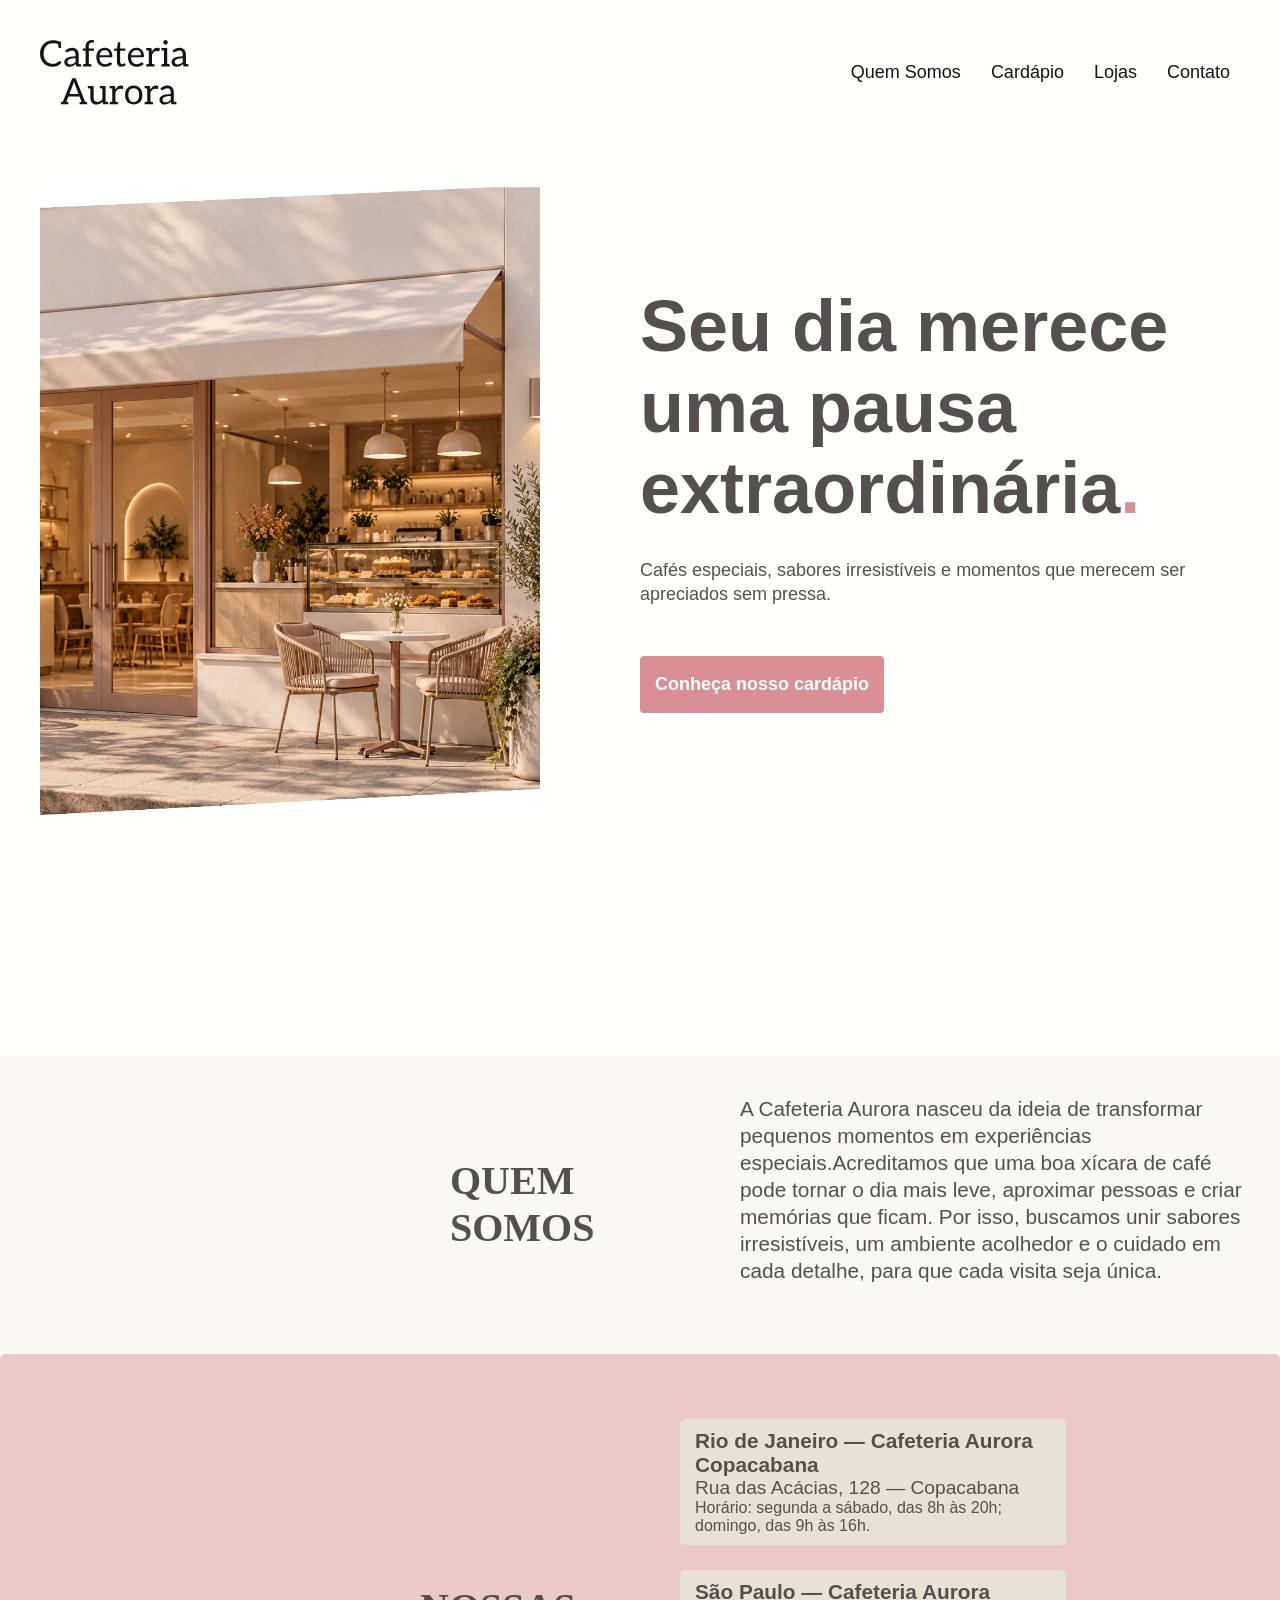
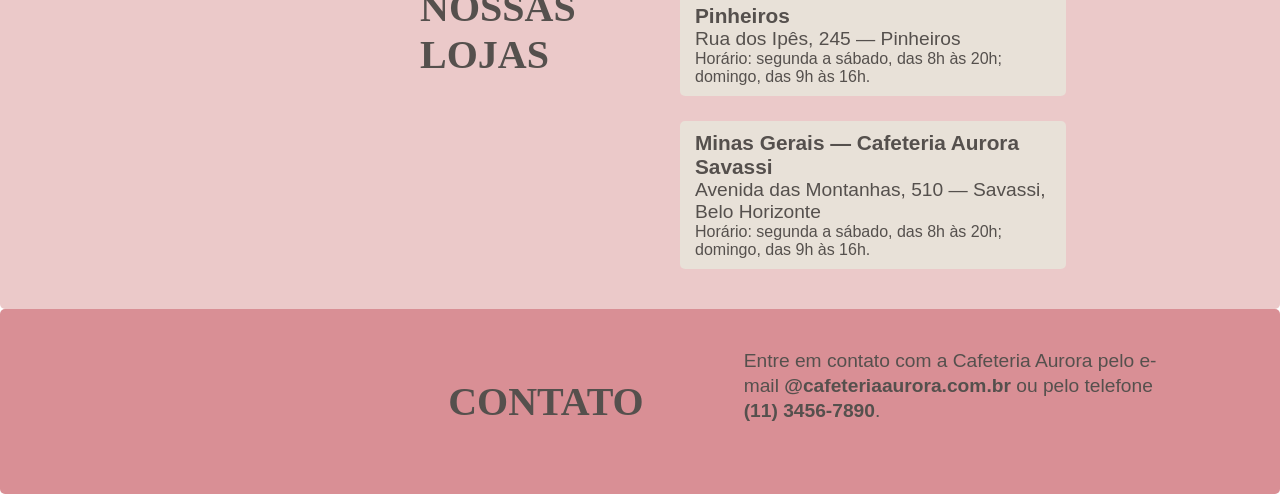
==== index.html @ 6d28dfbf "primeiro commit" ====
<!DOCTYPE html>
<html lang="en">
<head>
  <meta charset="UTF-8">
  <meta name="viewport" content="width=device-width, initial-scale=1.0">
  <link rel="stylesheet" href="css/style.css">
  <title>Cafeteria Aurora</title>
</head>
<body>
  <header class="header">
    <img src="./img/Cafeteria Aurora.svg" alt="Cafeteria Aurora" width="150" height="50">
    <nav>
      <ul class="header-menu">
        <li><a href="#sobre">Quem Somos</q></a></li>
        <li><a href="#cardapio">Cardápio</a></li>
        <li><a href="#lojas">Lojas</a></li>
        <li><a href="#contato">Contato</a></li>
      </ul>
    </nav>
  </header>

  <main class="introducao">
    <img src="./img/faixada.jpg" alt="Cafeteria Aurora" width="500" height="auto">
    <div>
      <h1>Seu dia merece uma pausa extraordinária<span>.</span></h1>
      <p>Cafés especiais, sabores irresistíveis e momentos que merecem ser apreciados sem pressa.</p>
    <a href="./cardapio.html">Conheça nosso cardápio</a>
    </div>
  </main>

<section class="sobre" id="sobre">
  <h2>Quem<br>Somos</h2>
  <div>
  <p>A Cafeteria Aurora nasceu da ideia de transformar pequenos momentos em experiências especiais.Acreditamos que uma boa xícara de café pode tornar o dia mais leve, aproximar pessoas e criar memórias que ficam. Por isso, buscamos unir sabores irresistíveis, um ambiente acolhedor e o cuidado em cada detalhe, para que cada visita seja única.</p>
</div>
</section>

<section class="lojas" id="lojas">
  <h2>Nossas<br>Lojas</h2>
    <div >
       <ul class="loja-lista">
      <li class="local">
        <h3 class="local-cidade">Rio de Janeiro — Cafeteria Aurora Copacabana</h3>
        <span class="local-rua">Rua das Acácias, 128 — Copacabana</span><br>
        <span class="local-horario">Horário: segunda a sábado, das 8h às 20h; domingo, das 9h às 16h.</span>
      </li>
    </ul>


       <ul class="loja-lista">
      <li class="local">
        <h3 class="local-cidade">São Paulo — Cafeteria Aurora Pinheiros</h3>
        <span class="local-rua">Rua dos Ipês, 245 — Pinheiros</span><br>
        <span class="local-horario">Horário: segunda a sábado, das 8h às 20h; domingo, das 9h às 16h.</span>
      </li>
    </ul>
    

       <ul class="loja-lista">
      <li class="local">
        <h3 class="local-cidade">Minas Gerais — Cafeteria Aurora Savassi</h3>
        <span class="local-rua">Avenida das Montanhas, 510 — Savassi, Belo Horizonte</span><br>
        <span class="local-horario">Horário: segunda a sábado, das 8h às 20h; domingo, das 9h às 16h.</span>
      </li>
    </ul>
    </div>
</section>


<section class="contato" id="contato">
  <h2>Contato</h2>
  <div>
   <p>Entre em contato com a Cafeteria Aurora pelo e-mail <strong>@cafeteriaaurora.com.br</strong> ou pelo telefone <strong>(11) 3456-7890</strong>.</p> 
  </div>
</section>
</body>
---- css/style.css ----
@import './menu.css';
@import './global.css';
@import './header.css';
@import './introducao.css';
@import './sobre.css';
@import './lojas.css';
@import 'ctt.css'
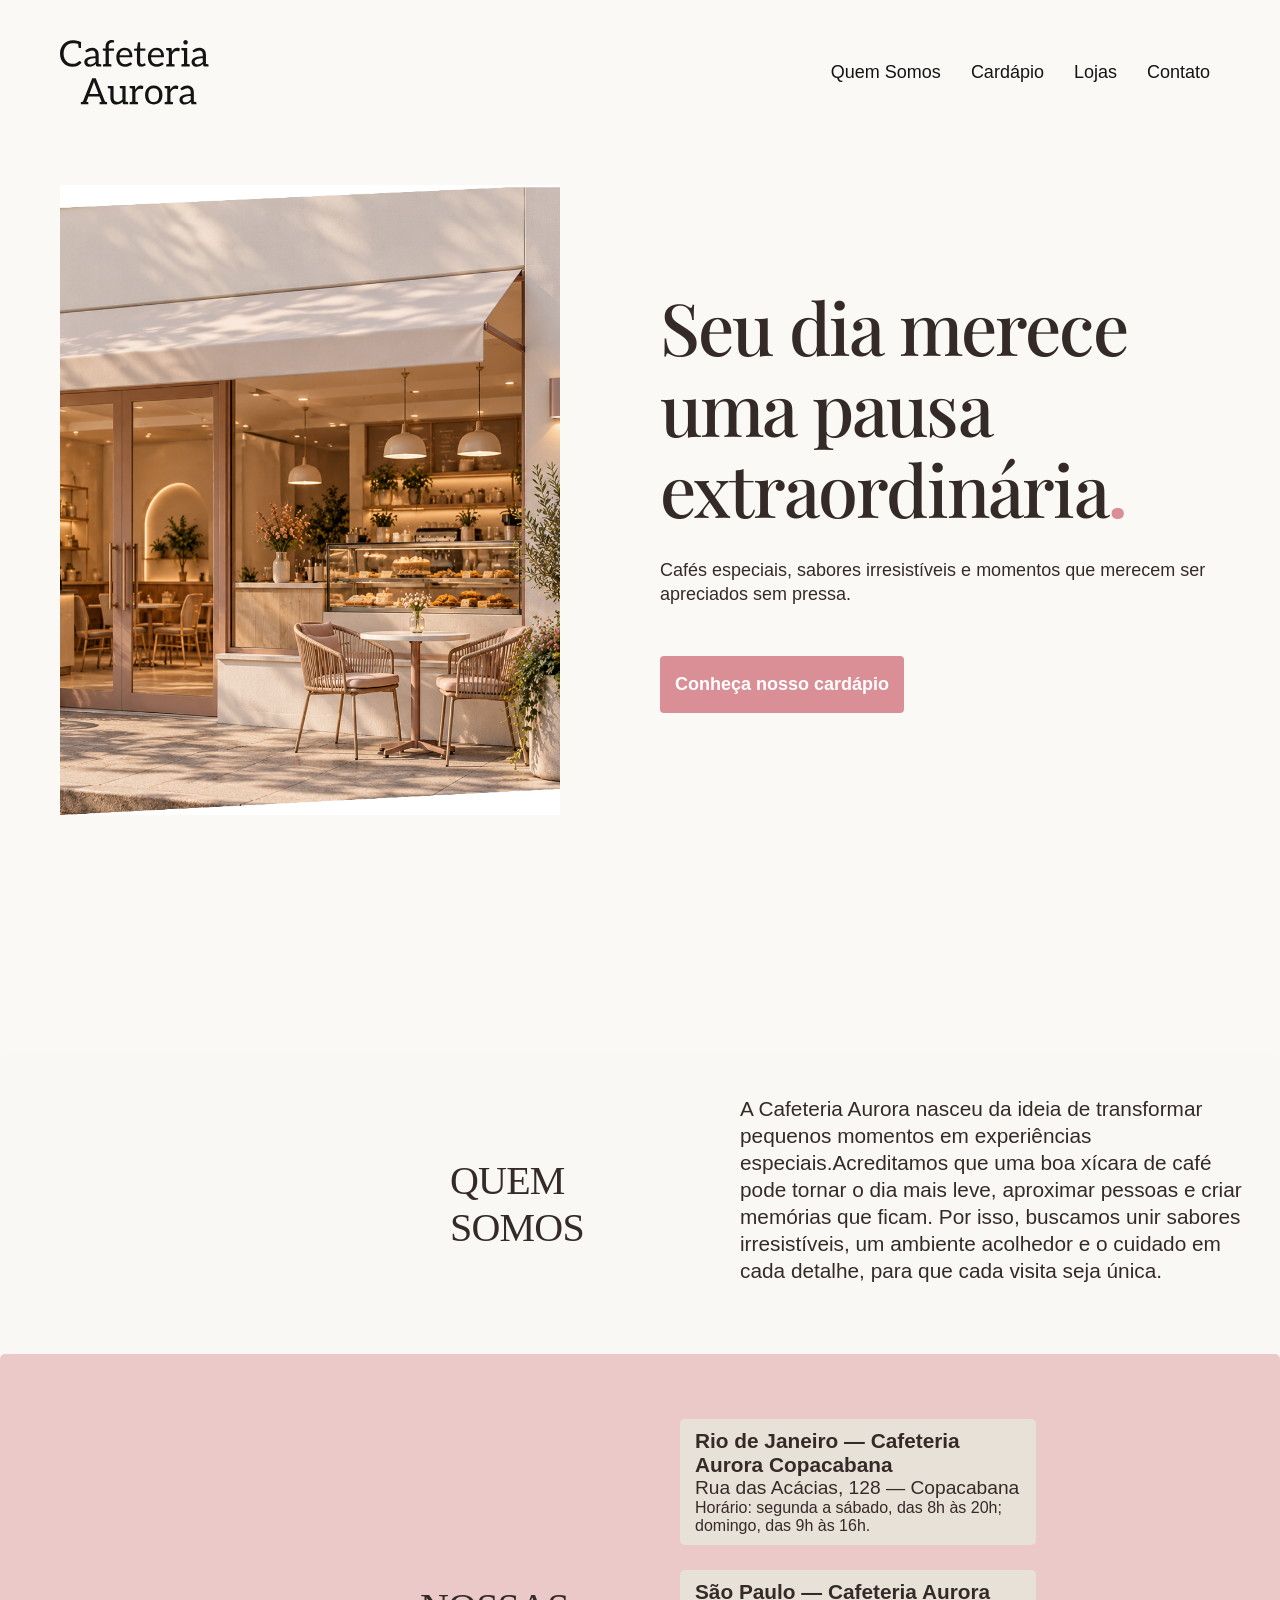
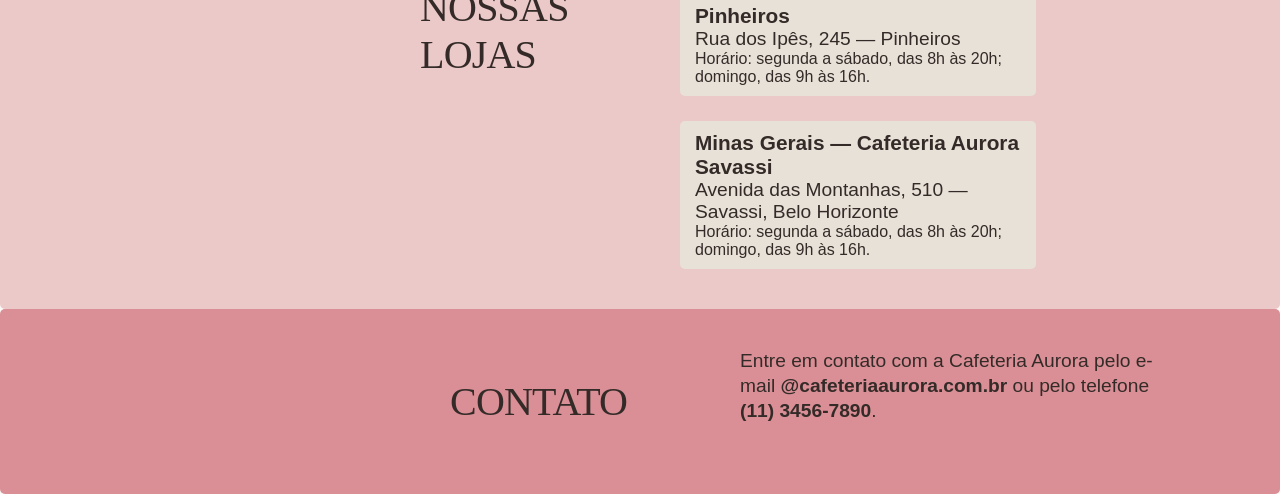
==== commit aa78ef6c: "aplicação do cardápio" ====
--- a/index.html
+++ b/index.html
@@ -12,7 +12,7 @@
     <nav>
       <ul class="header-menu">
         <li><a href="#sobre">Quem Somos</q></a></li>
-        <li><a href="#cardapio">Cardápio</a></li>
+        <li><a href="./cardapio.html">Cardápio</a></li>
         <li><a href="#lojas">Lojas</a></li>
         <li><a href="#contato">Contato</a></li>
       </ul>
--- a/css/style.css
+++ b/css/style.css
@@ -4,4 +4,5 @@
 @import './introducao.css';
 @import './sobre.css';
 @import './lojas.css';
-@import 'ctt.css'+@import 'ctt.css';
+@import 'cardapio.css';
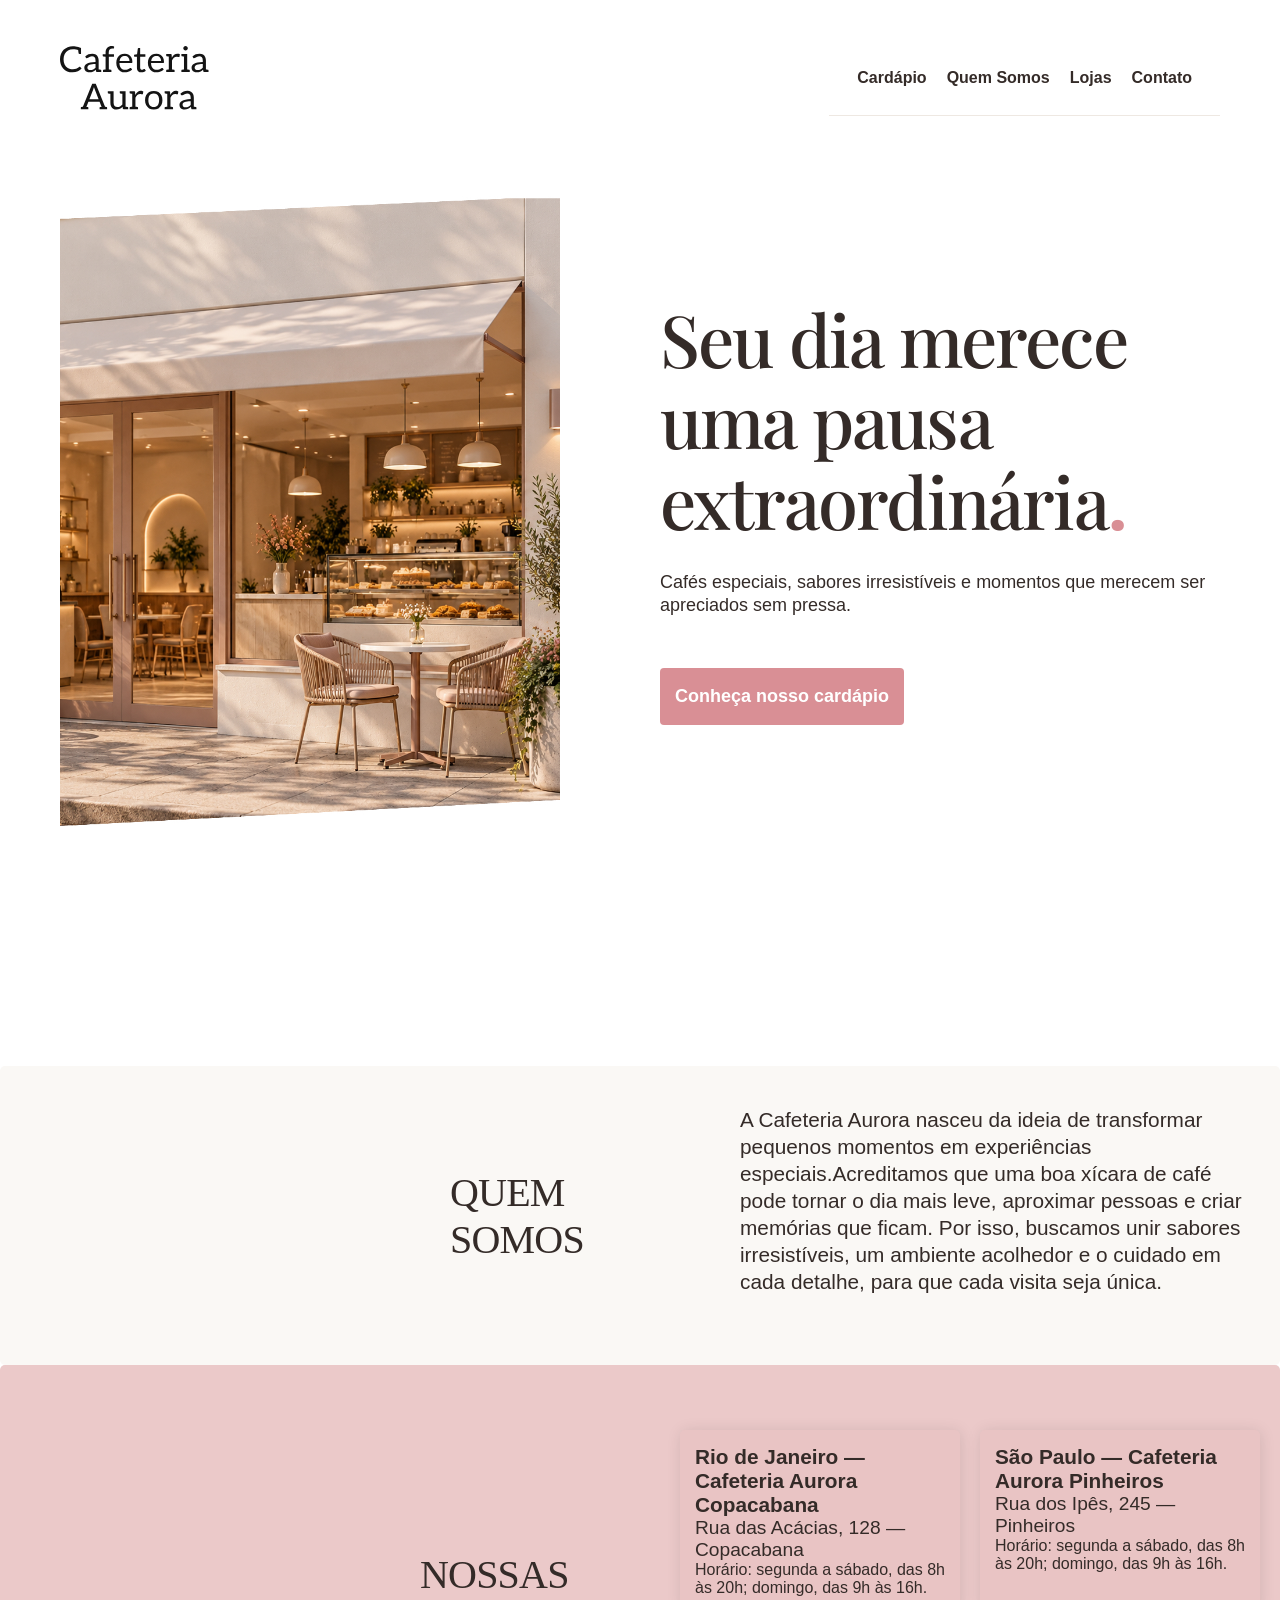
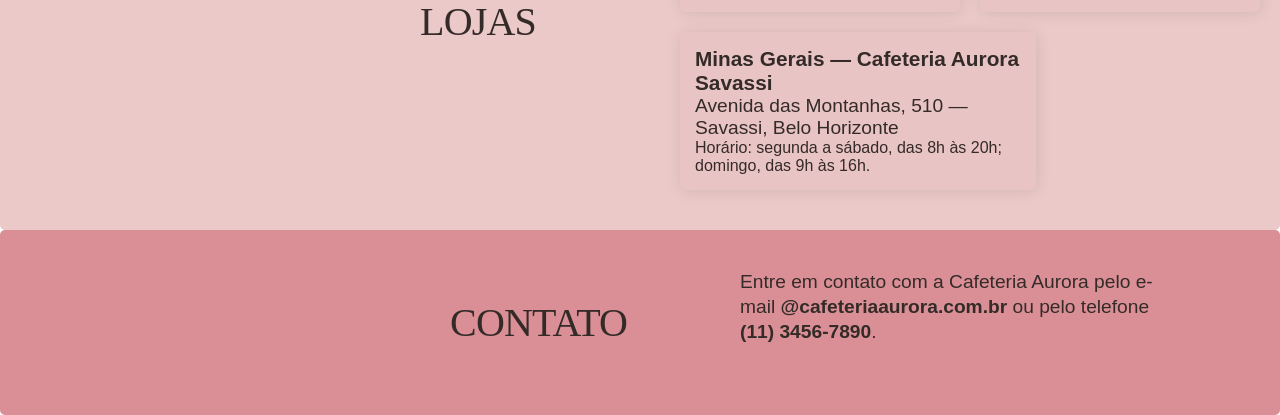
==== commit 664f3634: "modificação na navegação e estilização" ====
--- a/index.html
+++ b/index.html
@@ -10,11 +10,11 @@
   <header class="header">
     <img src="./img/Cafeteria Aurora.svg" alt="Cafeteria Aurora" width="150" height="50">
     <nav>
-      <ul class="header-menu">
-        <li><a href="#sobre">Quem Somos</q></a></li>
-        <li><a href="./cardapio.html">Cardápio</a></li>
-        <li><a href="#lojas">Lojas</a></li>
-        <li><a href="#contato">Contato</a></li>
+      <ul class="topbar">
+        <li><a class="top-link" href="./cardapio.html">Cardápio</a></li>
+        <li><a class="top-link" href="#sobre">Quem Somos</q></a></li>
+        <li><a class="top-link" href="#lojas">Lojas</a></li>
+        <li><a class="top-link" href="#contato">Contato</a></li>
       </ul>
     </nav>
   </header>
@@ -44,27 +44,26 @@
         <span class="local-rua">Rua das Acácias, 128 — Copacabana</span><br>
         <span class="local-horario">Horário: segunda a sábado, das 8h às 20h; domingo, das 9h às 16h.</span>
       </li>
-    </ul>
-
-
-       <ul class="loja-lista">
+      
+      
       <li class="local">
         <h3 class="local-cidade">São Paulo — Cafeteria Aurora Pinheiros</h3>
         <span class="local-rua">Rua dos Ipês, 245 — Pinheiros</span><br>
         <span class="local-horario">Horário: segunda a sábado, das 8h às 20h; domingo, das 9h às 16h.</span>
       </li>
-    </ul>
-    
-
-       <ul class="loja-lista">
+      
+      
+      
+      
       <li class="local">
         <h3 class="local-cidade">Minas Gerais — Cafeteria Aurora Savassi</h3>
         <span class="local-rua">Avenida das Montanhas, 510 — Savassi, Belo Horizonte</span><br>
         <span class="local-horario">Horário: segunda a sábado, das 8h às 20h; domingo, das 9h às 16h.</span>
       </li>
+      
     </ul>
     </div>
-</section>
+  </section>
 
 
 <section class="contato" id="contato">
--- a/css/style.css
+++ b/css/style.css
@@ -1,6 +1,5 @@
 @import './menu.css';
 @import './global.css';
-@import './header.css';
 @import './introducao.css';
 @import './sobre.css';
 @import './lojas.css';
